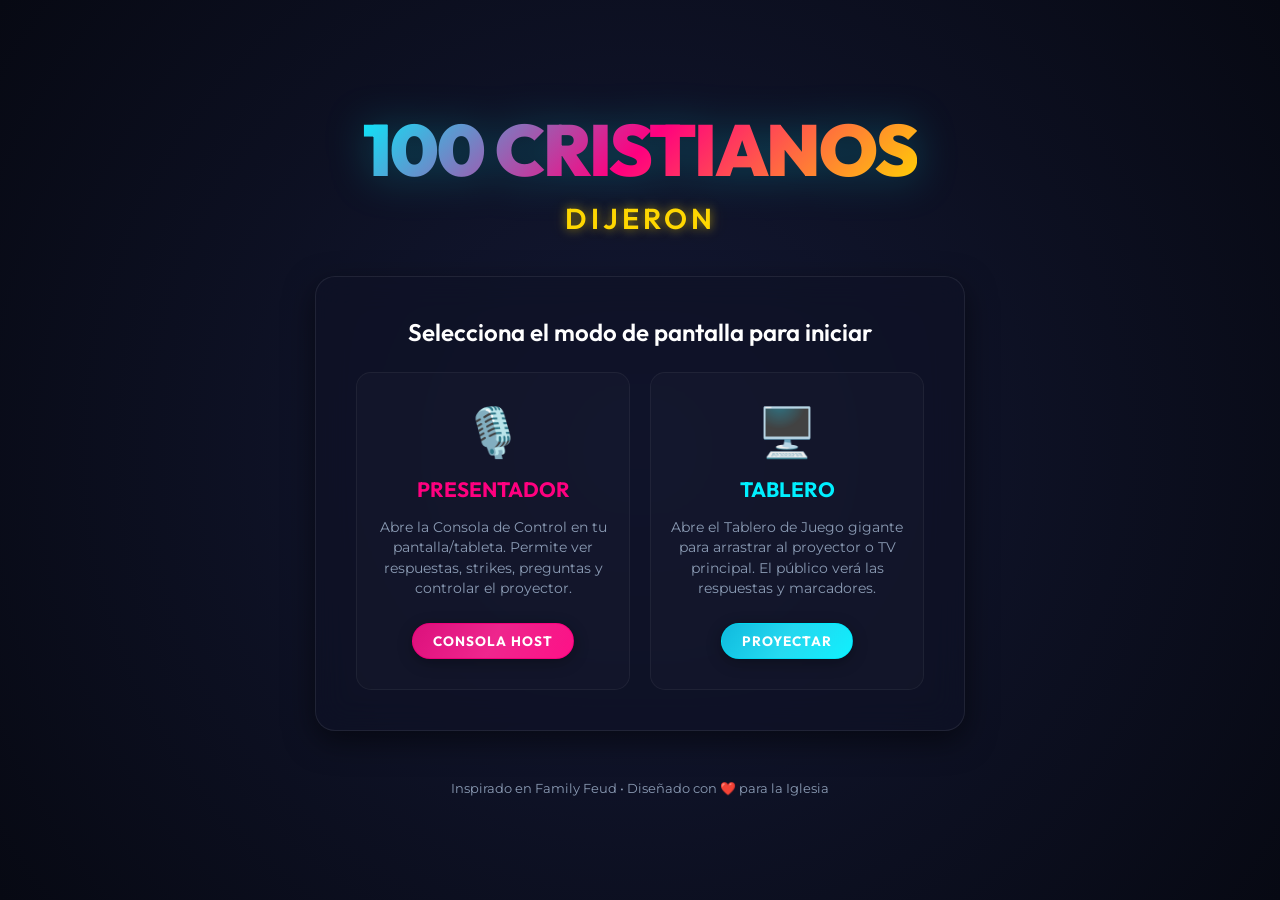
==== index.html @ ff637aef "Initial commit: Juego 100 Cristianos Dijeron con sincronizacion dual y audio Web Audio API" ====
<!DOCTYPE html>
<html lang="es">
<head>
  <meta charset="UTF-8">
  <meta name="viewport" content="width=device-width, initial-scale=1.0">
  <title>100 Cristianos Dijeron - Juego Familiar para Iglesias</title>
  <link rel="stylesheet" href="css/variables.css">
  <link rel="stylesheet" href="css/main.css">
  <style>
    .welcome-container {
      display: flex;
      flex-direction: column;
      align-items: center;
      justify-content: center;
      min-height: 100vh;
      padding: 20px;
      text-align: center;
    }

    .logo-glow {
      font-family: var(--font-display);
      font-weight: 900;
      font-size: clamp(2.5rem, 8vw, 4.5rem);
      text-transform: uppercase;
      letter-spacing: -2px;
      background: linear-gradient(135deg, var(--accent-cyan) 0%, var(--accent-magenta) 50%, var(--accent-gold) 100%);
      -webkit-background-clip: text;
      -webkit-text-fill-color: transparent;
      margin-bottom: 5px;
      filter: drop-shadow(0 2px 20px rgba(0,240,255,0.25));
      animation: pulse-glow 3s infinite alternate;
    }

    .sub-logo {
      font-family: var(--font-display);
      font-size: clamp(1rem, 3vw, 1.8rem);
      font-weight: 600;
      color: var(--accent-gold);
      text-transform: uppercase;
      letter-spacing: 4px;
      margin-bottom: 40px;
      text-shadow: var(--glow-gold);
    }

    .selection-box {
      width: 100%;
      max-width: 650px;
      padding: 40px;
      margin-bottom: 30px;
    }

    .selection-title {
      font-family: var(--font-display);
      font-size: 1.5rem;
      font-weight: 600;
      margin-bottom: 25px;
      color: var(--text-white);
    }

    .role-grid {
      display: grid;
      grid-template-columns: 1fr;
      gap: 20px;
    }

    @media (min-width: 600px) {
      .role-grid {
        grid-template-columns: 1fr 1fr;
      }
    }

    .role-card {
      padding: 30px 20px;
      background: rgba(255,255,255,0.02);
      border: 1px solid rgba(255,255,255,0.05);
      border-radius: 15px;
      cursor: pointer;
      transition: all var(--transition-medium);
      display: flex;
      flex-direction: column;
      align-items: center;
      gap: 15px;
    }

    .role-card:hover {
      background: rgba(255,255,255,0.05);
      transform: translateY(-5px);
    }

    .role-card.presenter:hover {
      border-color: var(--accent-magenta);
      box-shadow: 0 10px 25px rgba(255, 0, 127, 0.15);
    }

    .role-card.projector:hover {
      border-color: var(--accent-cyan);
      box-shadow: 0 10px 25px rgba(0, 240, 255, 0.15);
    }

    .role-icon {
      font-size: 3rem;
      transition: transform var(--transition-medium);
    }

    .role-card:hover .role-icon {
      transform: scale(1.15) rotate(5deg);
    }

    .role-name {
      font-family: var(--font-display);
      font-weight: 700;
      font-size: 1.3rem;
      text-transform: uppercase;
    }

    .role-desc {
      font-size: 0.9rem;
      color: var(--text-muted);
      line-height: 1.4;
    }

    .footer {
      font-size: 0.8rem;
      color: var(--text-muted);
      margin-top: 20px;
    }

    @keyframes pulse-glow {
      0% {
        filter: drop-shadow(0 2px 10px rgba(0,240,255,0.2));
      }
      100% {
        filter: drop-shadow(0 2px 30px rgba(255,0,127,0.4));
      }
    }
  </style>
</head>
<body>
  <div class="welcome-container">
    <h1 class="logo-glow">100 Cristianos</h1>
    <h2 class="sub-logo">Dijeron</h2>
    
    <div class="selection-box glass-panel">
      <h3 class="selection-title">Selecciona el modo de pantalla para iniciar</h3>
      
      <div class="role-grid">
        <!-- Tarjeta del Presentador -->
        <div class="role-card presenter" onclick="openRole('host.html')">
          <div class="role-icon">🎙️</div>
          <div class="role-name" style="color: var(--accent-magenta);">Presentador</div>
          <p class="role-desc">Abre la Consola de Control en tu pantalla/tableta. Permite ver respuestas, strikes, preguntas y controlar el proyector.</p>
          <button class="btn-premium btn-magenta" style="padding: 8px 20px; font-size: 0.85rem; margin-top: 10px;">Consola Host</button>
        </div>

        <!-- Tarjeta de Proyección -->
        <div class="role-card projector" onclick="openRole('board.html')">
          <div class="role-icon">🖥️</div>
          <div class="role-name" style="color: var(--accent-cyan);">Tablero</div>
          <p class="role-desc">Abre el Tablero de Juego gigante para arrastrar al proyector o TV principal. El público verá las respuestas y marcadores.</p>
          <button class="btn-premium btn-cyan" style="padding: 8px 20px; font-size: 0.85rem; margin-top: 10px;">Proyectar</button>
        </div>
      </div>
    </div>

    <p class="footer">Inspirado en Family Feud • Diseñado con ❤️ para la Iglesia</p>
  </div>

  <script src="js/audio.js"></script>
  <script>
    // Inicializar el contexto de sonido en la interacción del usuario
    document.addEventListener('click', () => {
      if (window.sounds) {
        window.sounds.init();
      }
    });

    function openRole(url) {
      if (window.sounds) {
        window.sounds.playCorrect();
      }
      setTimeout(() => {
        window.location.href = url;
      }, 300);
    }
  </script>
</body>
</html>
---- css/variables.css ----
/* SISTEMA DE DISEÑO - VARIABLES DE CSS */
@import url('https://fonts.googleapis.com/css2?family=Montserrat:wght@400;600;800&family=Outfit:wght@300;400;600;800;900&display=swap');

:root {
  /* Paleta de Colores de Fondo */
  --bg-deep: #070913;
  --bg-surface: #0f1225;
  --bg-card: #171c35;
  --bg-glass: rgba(15, 18, 37, 0.7);
  --border-glass: rgba(255, 255, 255, 0.08);

  /* Acentos de Neón y Luces */
  --accent-gold: #ffd700;
  --accent-cyan: #00f0ff;
  --accent-magenta: #ff007f;
  --accent-red: #ff3344;
  --accent-green: #39ff14;
  --text-white: #ffffff;
  --text-muted: #8b9bb4;

  /* Sombras y Resplandores (Neon Glows) */
  --glow-cyan: 0 0 10px rgba(0, 240, 255, 0.5), 0 0 20px rgba(0, 240, 255, 0.2);
  --glow-gold: 0 0 10px rgba(255, 215, 0, 0.5), 0 0 20px rgba(255, 215, 0, 0.2);
  --glow-magenta: 0 0 10px rgba(255, 0, 127, 0.5), 0 0 20px rgba(255, 0, 127, 0.2);
  --glow-red: 0 0 10px rgba(255, 51, 68, 0.6), 0 0 25px rgba(255, 51, 68, 0.3);
  --glow-green: 0 0 10px rgba(57, 255, 20, 0.6), 0 0 20px rgba(57, 255, 20, 0.2);
  --shadow-card: 0 10px 30px rgba(0, 0, 0, 0.5);

  /* Fuentes del Sistema */
  --font-display: 'Outfit', sans-serif;
  --font-body: 'Montserrat', sans-serif;

  /* Transiciones Suaves */
  --transition-fast: 0.2s ease;
  --transition-medium: 0.4s cubic-bezier(0.175, 0.885, 0.32, 1.275);
  --transition-slow: 0.6s cubic-bezier(0.4, 0, 0.2, 1);
}

* {
  box-sizing: border-box;
  margin: 0;
  padding: 0;
}

body {
  background-color: var(--bg-deep);
  color: var(--text-white);
  font-family: var(--font-body);
  overflow-x: hidden;
  min-height: 100vh;
}
---- css/main.css ----
/* ESTILOS COMUNES Y COMPONENTES REUTILIZABLES */

body {
  background: radial-gradient(circle at center, #141935 0%, var(--bg-deep) 100%);
  background-attachment: fixed;
  display: flex;
  flex-direction: column;
}

/* Efecto Vidrio (Glassmorphism) */
.glass-panel {
  background: var(--bg-glass);
  backdrop-filter: blur(16px);
  -webkit-backdrop-filter: blur(16px);
  border: 1px solid var(--border-glass);
  border-radius: 20px;
  box-shadow: var(--shadow-card);
}

/* Botón Premium Brillante */
.btn-premium {
  font-family: var(--font-display);
  font-weight: 700;
  font-size: 1.1rem;
  letter-spacing: 1px;
  text-transform: uppercase;
  padding: 12px 30px;
  border-radius: 30px;
  border: none;
  cursor: pointer;
  color: #fff;
  transition: all var(--transition-fast);
  display: inline-flex;
  align-items: center;
  justify-content: center;
  gap: 10px;
  box-shadow: 0 4px 15px rgba(0,0,0,0.3);
  position: relative;
  overflow: hidden;
}

.btn-premium::after {
  content: '';
  position: absolute;
  top: 0;
  left: -50%;
  width: 200%;
  height: 100%;
  background: linear-gradient(to right, transparent, rgba(255,255,255,0.15), transparent);
  transform: skewX(-25deg);
  transition: 0.75s;
  pointer-events: none;
}

.btn-premium:hover::after {
  left: 120%;
}

.btn-cyan {
  background: linear-gradient(135deg, #00b4db, #00f0ff);
  border: 1px solid rgba(0, 240, 255, 0.4);
}
.btn-cyan:hover {
  box-shadow: var(--glow-cyan);
  transform: translateY(-2px);
}

.btn-magenta {
  background: linear-gradient(135deg, #d80073, var(--accent-magenta));
  border: 1px solid rgba(255, 0, 127, 0.4);
}
.btn-magenta:hover {
  box-shadow: var(--glow-magenta);
  transform: translateY(-2px);
}

.btn-gold {
  background: linear-gradient(135deg, #d4af37, var(--accent-gold));
  border: 1px solid rgba(255, 215, 0, 0.4);
  color: #000;
}
.btn-gold:hover {
  box-shadow: var(--glow-gold);
  transform: translateY(-2px);
}

.btn-red {
  background: linear-gradient(135deg, #d32f2f, var(--accent-red));
  border: 1px solid rgba(255, 51, 68, 0.4);
}
.btn-red:hover {
  box-shadow: var(--glow-red);
  transform: translateY(-2px);
}
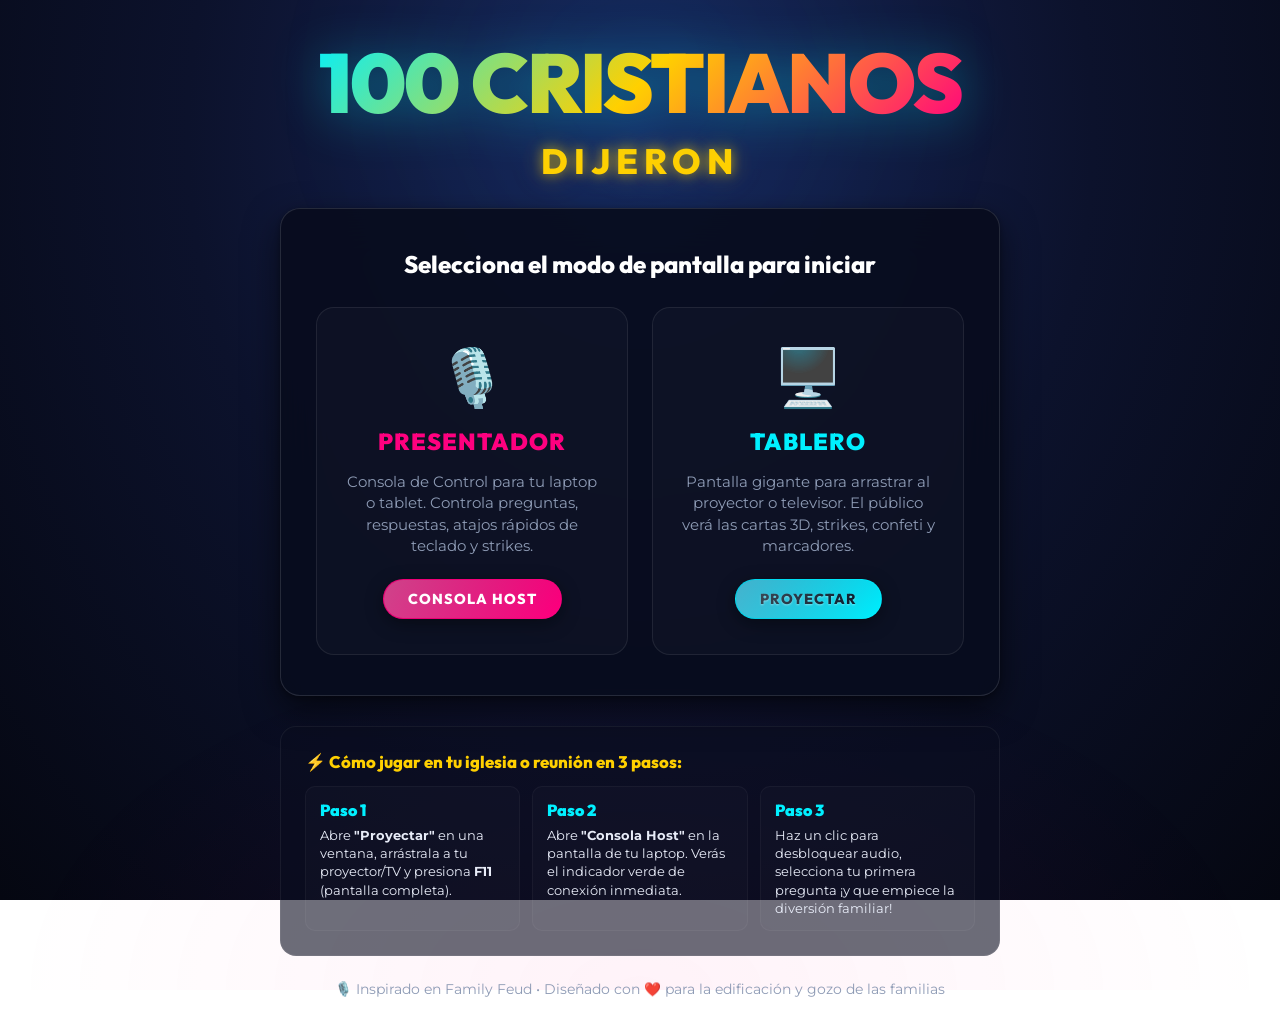
==== commit f739178c: "feat: optimizaciones visuales de estudio TV, atajos de teclado, confeti y mejoras de audio" ====
--- a/index.html
+++ b/index.html
@@ -3,7 +3,7 @@
 <head>
   <meta charset="UTF-8">
   <meta name="viewport" content="width=device-width, initial-scale=1.0">
-  <title>100 Cristianos Dijeron - Juego Familiar para Iglesias</title>
+  <title>100 Cristianos Dijeron 🎙️ - Juego Familiar para Iglesias</title>
   <link rel="stylesheet" href="css/variables.css">
   <link rel="stylesheet" href="css/main.css">
   <style>
@@ -13,134 +13,196 @@
       align-items: center;
       justify-content: center;
       min-height: 100vh;
-      padding: 20px;
+      padding: 30px 20px;
       text-align: center;
+      position: relative;
+      z-index: 2;
+    }
+
+    .title-area {
+      margin-bottom: 25px;
     }
 
     .logo-glow {
       font-family: var(--font-display);
-      font-weight: 900;
-      font-size: clamp(2.5rem, 8vw, 4.5rem);
+      font-weight: 950;
+      font-size: clamp(2.8rem, 9vw, 5.2rem);
       text-transform: uppercase;
       letter-spacing: -2px;
-      background: linear-gradient(135deg, var(--accent-cyan) 0%, var(--accent-magenta) 50%, var(--accent-gold) 100%);
+      background: linear-gradient(135deg, #00f0ff 0%, #ffd000 50%, #ff007f 100%);
       -webkit-background-clip: text;
       -webkit-text-fill-color: transparent;
-      margin-bottom: 5px;
-      filter: drop-shadow(0 2px 20px rgba(0,240,255,0.25));
-      animation: pulse-glow 3s infinite alternate;
+      margin-bottom: 4px;
+      filter: drop-shadow(0 4px 25px rgba(0, 240, 255, 0.35));
+      animation: pulse-glow 3.5s infinite alternate;
     }
 
     .sub-logo {
       font-family: var(--font-display);
-      font-size: clamp(1rem, 3vw, 1.8rem);
-      font-weight: 600;
+      font-size: clamp(1.2rem, 3.5vw, 2.2rem);
+      font-weight: 800;
       color: var(--accent-gold);
       text-transform: uppercase;
-      letter-spacing: 4px;
-      margin-bottom: 40px;
+      letter-spacing: 6px;
       text-shadow: var(--glow-gold);
     }
 
     .selection-box {
       width: 100%;
-      max-width: 650px;
-      padding: 40px;
+      max-width: 720px;
+      padding: 40px 35px;
       margin-bottom: 30px;
     }
 
     .selection-title {
       font-family: var(--font-display);
       font-size: 1.5rem;
-      font-weight: 600;
-      margin-bottom: 25px;
-      color: var(--text-white);
+      font-weight: 800;
+      margin-bottom: 28px;
+      color: #fff;
     }
 
     .role-grid {
       display: grid;
       grid-template-columns: 1fr;
-      gap: 20px;
-    }
-
-    @media (min-width: 600px) {
+      gap: 24px;
+    }
+
+    @media (min-width: 640px) {
       .role-grid {
         grid-template-columns: 1fr 1fr;
       }
     }
 
     .role-card {
-      padding: 30px 20px;
-      background: rgba(255,255,255,0.02);
-      border: 1px solid rgba(255,255,255,0.05);
-      border-radius: 15px;
+      padding: 35px 24px;
+      background: rgba(255, 255, 255, 0.025);
+      border: 1.5px solid rgba(255, 255, 255, 0.08);
+      border-radius: 18px;
       cursor: pointer;
       transition: all var(--transition-medium);
       display: flex;
       flex-direction: column;
       align-items: center;
-      gap: 15px;
+      gap: 16px;
+      position: relative;
+      overflow: hidden;
     }
 
     .role-card:hover {
-      background: rgba(255,255,255,0.05);
-      transform: translateY(-5px);
+      background: rgba(255, 255, 255, 0.06);
+      transform: translateY(-6px);
     }
 
     .role-card.presenter:hover {
       border-color: var(--accent-magenta);
-      box-shadow: 0 10px 25px rgba(255, 0, 127, 0.15);
+      box-shadow: 0 14px 35px rgba(255, 0, 127, 0.25), var(--shadow-card);
     }
 
     .role-card.projector:hover {
       border-color: var(--accent-cyan);
-      box-shadow: 0 10px 25px rgba(0, 240, 255, 0.15);
+      box-shadow: 0 14px 35px rgba(0, 240, 255, 0.25), var(--shadow-card);
     }
 
     .role-icon {
-      font-size: 3rem;
+      font-size: 3.5rem;
       transition: transform var(--transition-medium);
     }
 
     .role-card:hover .role-icon {
-      transform: scale(1.15) rotate(5deg);
+      transform: scale(1.18) rotate(4deg);
     }
 
     .role-name {
       font-family: var(--font-display);
-      font-weight: 700;
-      font-size: 1.3rem;
+      font-weight: 900;
+      font-size: 1.45rem;
       text-transform: uppercase;
+      letter-spacing: 1px;
     }
 
     .role-desc {
-      font-size: 0.9rem;
+      font-size: 0.92rem;
       color: var(--text-muted);
+      line-height: 1.45;
+    }
+
+    /* Guía rápida de 3 pasos */
+    .quick-guide-box {
+      width: 100%;
+      max-width: 720px;
+      padding: 24px;
+      background: rgba(10, 14, 32, 0.6);
+      border: 1px solid rgba(255, 255, 255, 0.06);
+      border-radius: 16px;
+      margin-bottom: 25px;
+      text-align: left;
+    }
+
+    .guide-title {
+      font-family: var(--font-display);
+      font-weight: 800;
+      font-size: 1.05rem;
+      color: var(--accent-gold);
+      margin-bottom: 14px;
+      display: flex;
+      align-items: center;
+      gap: 8px;
+    }
+
+    .guide-steps {
+      display: grid;
+      grid-template-columns: 1fr;
+      gap: 12px;
+    }
+
+    @media (min-width: 600px) {
+      .guide-steps {
+        grid-template-columns: 1fr 1fr 1fr;
+      }
+    }
+
+    .step-card {
+      background: rgba(255, 255, 255, 0.02);
+      padding: 12px 14px;
+      border-radius: 10px;
+      border: 1px solid rgba(255, 255, 255, 0.04);
+      font-size: 0.82rem;
+      color: var(--text-bright);
       line-height: 1.4;
     }
 
+    .step-num {
+      font-family: var(--font-display);
+      font-weight: 900;
+      color: var(--accent-cyan);
+      font-size: 1rem;
+      margin-bottom: 4px;
+    }
+
     .footer {
-      font-size: 0.8rem;
+      font-size: 0.85rem;
       color: var(--text-muted);
-      margin-top: 20px;
     }
 
     @keyframes pulse-glow {
       0% {
-        filter: drop-shadow(0 2px 10px rgba(0,240,255,0.2));
+        filter: drop-shadow(0 4px 15px rgba(0, 240, 255, 0.3));
       }
       100% {
-        filter: drop-shadow(0 2px 30px rgba(255,0,127,0.4));
+        filter: drop-shadow(0 4px 35px rgba(255, 0, 127, 0.5));
       }
     }
   </style>
 </head>
 <body>
   <div class="welcome-container">
-    <h1 class="logo-glow">100 Cristianos</h1>
-    <h2 class="sub-logo">Dijeron</h2>
+    <div class="title-area">
+      <h1 class="logo-glow">100 Cristianos</h1>
+      <h2 class="sub-logo">Dijeron</h2>
+    </div>
     
-    <div class="selection-box glass-panel">
+    <div class="selection-box glass-panel-heavy">
       <h3 class="selection-title">Selecciona el modo de pantalla para iniciar</h3>
       
       <div class="role-grid">
@@ -148,31 +210,49 @@
         <div class="role-card presenter" onclick="openRole('host.html')">
           <div class="role-icon">🎙️</div>
           <div class="role-name" style="color: var(--accent-magenta);">Presentador</div>
-          <p class="role-desc">Abre la Consola de Control en tu pantalla/tableta. Permite ver respuestas, strikes, preguntas y controlar el proyector.</p>
-          <button class="btn-premium btn-magenta" style="padding: 8px 20px; font-size: 0.85rem; margin-top: 10px;">Consola Host</button>
+          <p class="role-desc">Consola de Control para tu laptop o tablet. Controla preguntas, respuestas, atajos rápidos de teclado y strikes.</p>
+          <button class="btn-premium btn-magenta" style="padding: 10px 24px; font-size: 0.9rem; margin-top: 6px;">Consola Host</button>
         </div>
 
         <!-- Tarjeta de Proyección -->
         <div class="role-card projector" onclick="openRole('board.html')">
           <div class="role-icon">🖥️</div>
           <div class="role-name" style="color: var(--accent-cyan);">Tablero</div>
-          <p class="role-desc">Abre el Tablero de Juego gigante para arrastrar al proyector o TV principal. El público verá las respuestas y marcadores.</p>
-          <button class="btn-premium btn-cyan" style="padding: 8px 20px; font-size: 0.85rem; margin-top: 10px;">Proyectar</button>
+          <p class="role-desc">Pantalla gigante para arrastrar al proyector o televisor. El público verá las cartas 3D, strikes, confeti y marcadores.</p>
+          <button class="btn-premium btn-cyan" style="padding: 10px 24px; font-size: 0.9rem; margin-top: 6px;">Proyectar</button>
         </div>
       </div>
     </div>
 
-    <p class="footer">Inspirado en Family Feud • Diseñado con ❤️ para la Iglesia</p>
+    <!-- Guía de 3 pasos -->
+    <div class="quick-guide-box">
+      <div class="guide-title">⚡ Cómo jugar en tu iglesia o reunión en 3 pasos:</div>
+      <div class="guide-steps">
+        <div class="step-card">
+          <div class="step-num">Paso 1</div>
+          Abre <strong>"Proyectar"</strong> en una ventana, arrástrala a tu proyector/TV y presiona <strong>F11</strong> (pantalla completa).
+        </div>
+        <div class="step-card">
+          <div class="step-num">Paso 2</div>
+          Abre <strong>"Consola Host"</strong> en la pantalla de tu laptop. Verás el indicador verde de conexión inmediata.
+        </div>
+        <div class="step-card">
+          <div class="step-num">Paso 3</div>
+          Haz un clic para desbloquear audio, selecciona tu primera pregunta ¡y que empiece la diversión familiar!
+        </div>
+      </div>
+    </div>
+
+    <p class="footer">🎙️ Inspirado en Family Feud • Diseñado con ❤️ para la edificación y gozo de las familias</p>
   </div>
 
   <script src="js/audio.js"></script>
   <script>
-    // Inicializar el contexto de sonido en la interacción del usuario
     document.addEventListener('click', () => {
       if (window.sounds) {
         window.sounds.init();
       }
-    });
+    }, { once: true });
 
     function openRole(url) {
       if (window.sounds) {
@@ -180,7 +260,7 @@
       }
       setTimeout(() => {
         window.location.href = url;
-      }, 300);
+      }, 260);
     }
   </script>
 </body>
--- a/css/variables.css
+++ b/css/variables.css
@@ -1,39 +1,67 @@
 /* SISTEMA DE DISEÑO - VARIABLES DE CSS */
-@import url('https://fonts.googleapis.com/css2?family=Montserrat:wght@400;600;800&family=Outfit:wght@300;400;600;800;900&display=swap');
+@import url('https://fonts.googleapis.com/css2?family=Montserrat:wght@400;500;600;700;800&family=Outfit:wght@300;400;500;600;700;800;900&display=swap');
 
 :root {
-  /* Paleta de Colores de Fondo */
-  --bg-deep: #070913;
-  --bg-surface: #0f1225;
-  --bg-card: #171c35;
-  --bg-glass: rgba(15, 18, 37, 0.7);
-  --border-glass: rgba(255, 255, 255, 0.08);
+  /* Paleta de Colores de Escenario de TV */
+  --bg-deep: #050711;
+  --bg-stage: #090d20;
+  --bg-surface: #0e142e;
+  --bg-card: #141b3c;
+  --bg-card-hover: #1b244e;
+  --bg-glass: rgba(14, 20, 46, 0.78);
+  --bg-glass-heavy: rgba(8, 12, 30, 0.92);
+  --border-glass: rgba(255, 255, 255, 0.1);
+  --border-glow: rgba(0, 240, 255, 0.25);
 
-  /* Acentos de Neón y Luces */
-  --accent-gold: #ffd700;
+  /* Acentos de Neón y Luces de Show */
+  --accent-gold: #ffd000;
+  --accent-gold-light: #fff066;
+  --accent-gold-dark: #b38f00;
   --accent-cyan: #00f0ff;
+  --accent-cyan-light: #70f7ff;
+  --accent-cyan-dark: #0099aa;
   --accent-magenta: #ff007f;
-  --accent-red: #ff3344;
-  --accent-green: #39ff14;
+  --accent-magenta-light: #ff66b3;
+  --accent-red: #ff2a4b;
+  --accent-red-glow: #ff4767;
+  --accent-green: #25f458;
+  --accent-blue: #1e6fff;
+
   --text-white: #ffffff;
-  --text-muted: #8b9bb4;
+  --text-bright: #e8ecf8;
+  --text-muted: #8e9bb5;
+  --text-dim: #5c6882;
 
-  /* Sombras y Resplandores (Neon Glows) */
-  --glow-cyan: 0 0 10px rgba(0, 240, 255, 0.5), 0 0 20px rgba(0, 240, 255, 0.2);
-  --glow-gold: 0 0 10px rgba(255, 215, 0, 0.5), 0 0 20px rgba(255, 215, 0, 0.2);
-  --glow-magenta: 0 0 10px rgba(255, 0, 127, 0.5), 0 0 20px rgba(255, 0, 127, 0.2);
-  --glow-red: 0 0 10px rgba(255, 51, 68, 0.6), 0 0 25px rgba(255, 51, 68, 0.3);
-  --glow-green: 0 0 10px rgba(57, 255, 20, 0.6), 0 0 20px rgba(57, 255, 20, 0.2);
-  --shadow-card: 0 10px 30px rgba(0, 0, 0, 0.5);
+  /* Resplandores Neón de Escenario (Studio Glows) */
+  --glow-cyan: 0 0 12px rgba(0, 240, 255, 0.6), 0 0 25px rgba(0, 240, 255, 0.3), 0 0 45px rgba(0, 240, 255, 0.15);
+  --glow-gold: 0 0 12px rgba(255, 208, 0, 0.6), 0 0 25px rgba(255, 208, 0, 0.3), 0 0 45px rgba(255, 208, 0, 0.15);
+  --glow-magenta: 0 0 12px rgba(255, 0, 127, 0.6), 0 0 25px rgba(255, 0, 127, 0.3), 0 0 45px rgba(255, 0, 127, 0.15);
+  --glow-red: 0 0 15px rgba(255, 42, 75, 0.7), 0 0 35px rgba(255, 42, 75, 0.4), 0 0 60px rgba(255, 42, 75, 0.2);
+  --glow-green: 0 0 12px rgba(37, 244, 88, 0.6), 0 0 25px rgba(37, 244, 88, 0.3);
+  --glow-stage: 0 0 80px rgba(0, 110, 255, 0.12);
+
+  /* Sombras y Profundidad */
+  --shadow-card: 0 14px 35px rgba(0, 0, 0, 0.55), 0 2px 6px rgba(0, 0, 0, 0.3);
+  --shadow-bezel: inset 0 2px 3px rgba(255, 255, 255, 0.25), inset 0 -3px 5px rgba(0, 0, 0, 0.7);
+  --shadow-bezel-gold: inset 0 2px 4px rgba(255, 255, 255, 0.6), inset 0 -3px 6px rgba(100, 70, 0, 0.8);
+  --shadow-inset-led: inset 0 0 18px rgba(0, 0, 0, 0.9);
+
+  /* Gradientes de Escena */
+  --grad-gold: linear-gradient(135deg, #fff380 0%, #ffd000 50%, #c99300 100%);
+  --grad-gold-metallic: linear-gradient(180deg, #ffe279 0%, #e5a700 45%, #946c00 50%, #fbd550 100%);
+  --grad-blue-card: linear-gradient(180deg, #18224b 0%, #0d132d 100%);
+  --grad-blue-back: linear-gradient(180deg, #122452 0%, #081029 100%);
+  --grad-stage: radial-gradient(ellipse at 50% 15%, #18265a 0%, #0c122c 50%, #050711 100%);
 
   /* Fuentes del Sistema */
   --font-display: 'Outfit', sans-serif;
   --font-body: 'Montserrat', sans-serif;
 
-  /* Transiciones Suaves */
-  --transition-fast: 0.2s ease;
-  --transition-medium: 0.4s cubic-bezier(0.175, 0.885, 0.32, 1.275);
-  --transition-slow: 0.6s cubic-bezier(0.4, 0, 0.2, 1);
+  /* Transiciones y Curvas Elásticas de TV Show */
+  --transition-fast: 0.18s cubic-bezier(0.4, 0, 0.2, 1);
+  --transition-medium: 0.35s cubic-bezier(0.2, 0.8, 0.25, 1);
+  --transition-bounce: 0.55s cubic-bezier(0.175, 0.885, 0.32, 1.275);
+  --transition-slow: 0.7s cubic-bezier(0.4, 0, 0.2, 1);
 }
 
 * {
@@ -48,4 +76,22 @@
   font-family: var(--font-body);
   overflow-x: hidden;
   min-height: 100vh;
+  -webkit-font-smoothing: antialiased;
+  -moz-osx-font-smoothing: grayscale;
 }
+
+/* Scrollbar estilizada */
+::-webkit-scrollbar {
+  width: 8px;
+  height: 8px;
+}
+::-webkit-scrollbar-track {
+  background: rgba(5, 7, 17, 0.8);
+}
+::-webkit-scrollbar-thumb {
+  background: rgba(0, 240, 255, 0.2);
+  border-radius: 4px;
+}
+::-webkit-scrollbar-thumb:hover {
+  background: rgba(0, 240, 255, 0.4);
+}
--- a/css/main.css
+++ b/css/main.css
@@ -1,30 +1,83 @@
-/* ESTILOS COMUNES Y COMPONENTES REUTILIZABLES */
-
+/* ESTILOS COMUNES Y COMPONENTES REUTILIZABLES - ESCENARIO DE TV */
 body {
-  background: radial-gradient(circle at center, #141935 0%, var(--bg-deep) 100%);
+  background: var(--grad-stage);
   background-attachment: fixed;
   display: flex;
   flex-direction: column;
-}
-
-/* Efecto Vidrio (Glassmorphism) */
+  position: relative;
+  min-height: 100vh;
+}
+
+/* Efecto de Focos de Escenario en el Fondo (Spotlights) */
+body::before {
+  content: '';
+  position: fixed;
+  top: -20vh;
+  left: 20%;
+  width: 60vw;
+  height: 60vh;
+  background: radial-gradient(circle, rgba(0, 150, 255, 0.08) 0%, transparent 70%);
+  pointer-events: none;
+  z-index: 0;
+  filter: blur(50px);
+}
+
+body::after {
+  content: '';
+  position: fixed;
+  bottom: -10vh;
+  left: 0;
+  width: 100vw;
+  height: 40vh;
+  background: radial-gradient(ellipse at bottom, rgba(255, 0, 127, 0.05) 0%, transparent 70%);
+  pointer-events: none;
+  z-index: 0;
+}
+
+/* Efecto Vidrio Premium (Glassmorphism de TV) */
 .glass-panel {
   background: var(--bg-glass);
-  backdrop-filter: blur(16px);
-  -webkit-backdrop-filter: blur(16px);
+  backdrop-filter: blur(20px);
+  -webkit-backdrop-filter: blur(20px);
   border: 1px solid var(--border-glass);
   border-radius: 20px;
   box-shadow: var(--shadow-card);
-}
-
-/* Botón Premium Brillante */
+  position: relative;
+}
+
+.glass-panel-heavy {
+  background: var(--bg-glass-heavy);
+  backdrop-filter: blur(24px);
+  -webkit-backdrop-filter: blur(24px);
+  border: 1px solid rgba(255, 255, 255, 0.12);
+  border-radius: 20px;
+  box-shadow: var(--shadow-card);
+}
+
+/* Marco Luminoso Neón (Marquee Border) */
+.neon-border-gold {
+  border: 2px solid var(--accent-gold);
+  box-shadow: var(--glow-gold);
+}
+
+.neon-border-cyan {
+  border: 2px solid var(--accent-cyan);
+  box-shadow: var(--glow-cyan);
+}
+
+.neon-border-magenta {
+  border: 2px solid var(--accent-magenta);
+  box-shadow: var(--glow-magenta);
+}
+
+/* Botón Premium Brillante de Escenario */
 .btn-premium {
   font-family: var(--font-display);
-  font-weight: 700;
-  font-size: 1.1rem;
+  font-weight: 800;
+  font-size: 1rem;
   letter-spacing: 1px;
   text-transform: uppercase;
-  padding: 12px 30px;
+  padding: 12px 28px;
   border-radius: 30px;
   border: none;
   cursor: pointer;
@@ -34,40 +87,49 @@
   align-items: center;
   justify-content: center;
   gap: 10px;
-  box-shadow: 0 4px 15px rgba(0,0,0,0.3);
+  box-shadow: 0 5px 18px rgba(0, 0, 0, 0.4);
   position: relative;
   overflow: hidden;
+  user-select: none;
 }
 
 .btn-premium::after {
   content: '';
   position: absolute;
   top: 0;
-  left: -50%;
+  left: -100%;
   width: 200%;
   height: 100%;
-  background: linear-gradient(to right, transparent, rgba(255,255,255,0.15), transparent);
+  background: linear-gradient(90deg, transparent, rgba(255, 255, 255, 0.25), transparent);
   transform: skewX(-25deg);
-  transition: 0.75s;
+  transition: 0.6s ease;
   pointer-events: none;
 }
 
 .btn-premium:hover::after {
-  left: 120%;
+  left: 100%;
+}
+
+.btn-premium:active {
+  transform: scale(0.97);
 }
 
 .btn-cyan {
-  background: linear-gradient(135deg, #00b4db, #00f0ff);
-  border: 1px solid rgba(0, 240, 255, 0.4);
+  background: linear-gradient(135deg, #0096bb 0%, #00f0ff 100%);
+  border: 1px solid rgba(0, 240, 255, 0.6);
+  color: #031526;
+  text-shadow: 0 1px 2px rgba(255, 255, 255, 0.4);
 }
 .btn-cyan:hover {
   box-shadow: var(--glow-cyan);
   transform: translateY(-2px);
+  color: #000;
 }
 
 .btn-magenta {
-  background: linear-gradient(135deg, #d80073, var(--accent-magenta));
-  border: 1px solid rgba(255, 0, 127, 0.4);
+  background: linear-gradient(135deg, #bd0060 0%, var(--accent-magenta) 100%);
+  border: 1px solid rgba(255, 0, 127, 0.6);
+  color: #fff;
 }
 .btn-magenta:hover {
   box-shadow: var(--glow-magenta);
@@ -75,9 +137,11 @@
 }
 
 .btn-gold {
-  background: linear-gradient(135deg, #d4af37, var(--accent-gold));
-  border: 1px solid rgba(255, 215, 0, 0.4);
-  color: #000;
+  background: var(--grad-gold-metallic);
+  border: 1px solid rgba(255, 220, 100, 0.8);
+  color: #1a1200;
+  font-weight: 900;
+  text-shadow: 0 1px 1px rgba(255, 255, 255, 0.6);
 }
 .btn-gold:hover {
   box-shadow: var(--glow-gold);
@@ -85,12 +149,63 @@
 }
 
 .btn-red {
-  background: linear-gradient(135deg, #d32f2f, var(--accent-red));
-  border: 1px solid rgba(255, 51, 68, 0.4);
+  background: linear-gradient(135deg, #b3162d 0%, var(--accent-red) 100%);
+  border: 1px solid rgba(255, 42, 75, 0.6);
+  color: #fff;
 }
 .btn-red:hover {
   box-shadow: var(--glow-red);
   transform: translateY(-2px);
 }
 
-
+.btn-green {
+  background: linear-gradient(135deg, #139c35 0%, var(--accent-green) 100%);
+  border: 1px solid rgba(37, 244, 88, 0.6);
+  color: #03240d;
+}
+.btn-green:hover {
+  box-shadow: var(--glow-green);
+  transform: translateY(-2px);
+}
+
+/* Badge de Estado */
+.status-pill {
+  display: inline-flex;
+  align-items: center;
+  gap: 8px;
+  font-family: var(--font-display);
+  font-weight: 700;
+  font-size: 0.8rem;
+  padding: 6px 14px;
+  border-radius: 20px;
+  text-transform: uppercase;
+  letter-spacing: 0.5px;
+}
+
+/* Tooltip / Hotkey Tag */
+.hotkey-badge {
+  display: inline-block;
+  background: rgba(255, 255, 255, 0.12);
+  border: 1px solid rgba(255, 255, 255, 0.25);
+  border-radius: 4px;
+  padding: 1px 6px;
+  font-family: var(--font-display);
+  font-size: 0.72rem;
+  font-weight: 800;
+  color: #ffd000;
+  margin-left: 6px;
+  box-shadow: 0 2px 4px rgba(0, 0, 0, 0.4);
+}
+
+/* Canvas Confeti */
+#confetti-canvas {
+  position: fixed;
+  top: 0;
+  left: 0;
+  width: 100vw;
+  height: 100vh;
+  pointer-events: none;
+  z-index: 999;
+}
+
+
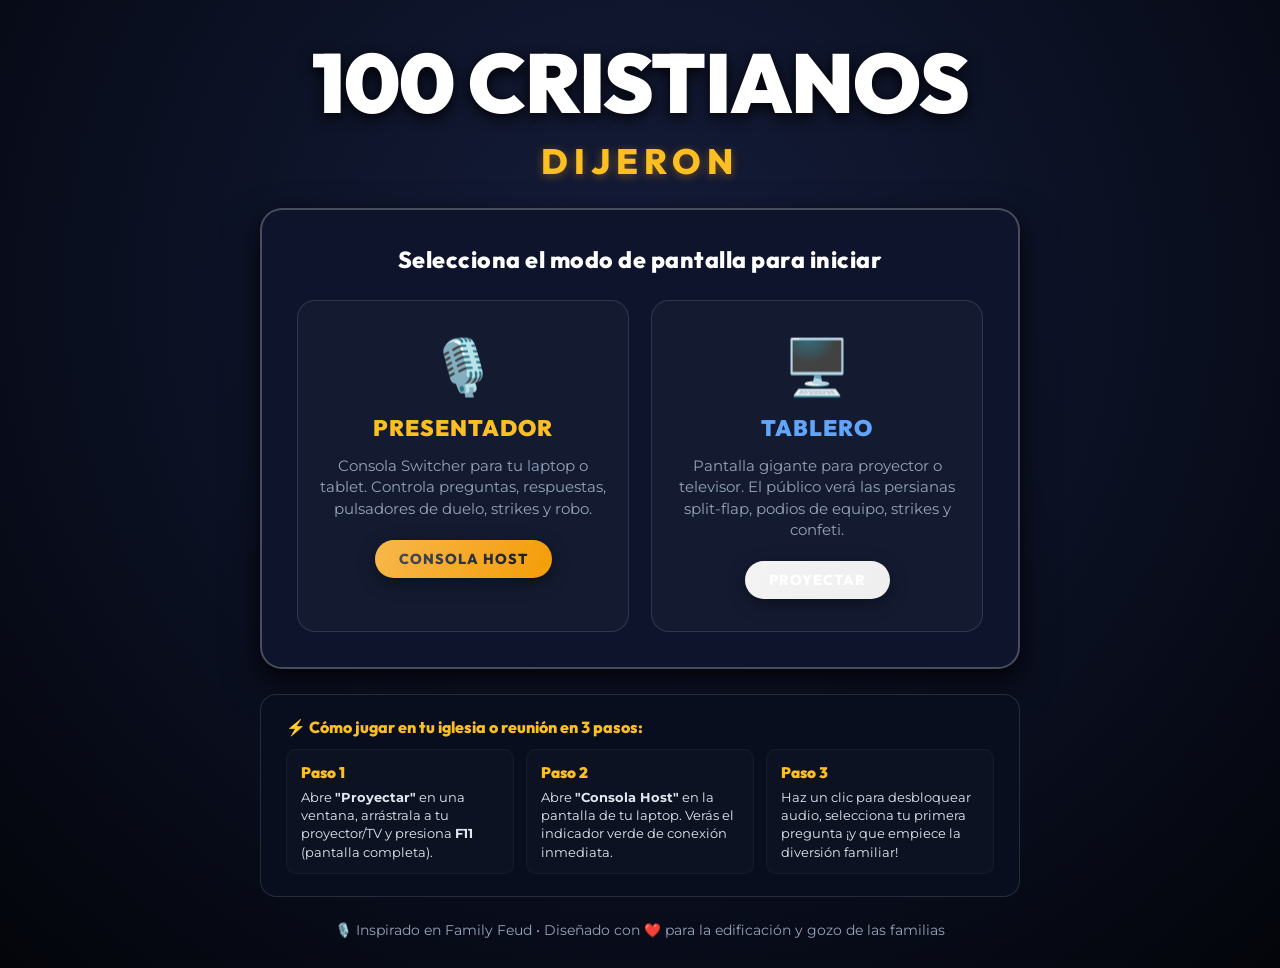
==== commit 896827db: "Refactor: Suite Broadcast TV - Reglas oficiales de concurso, persianas split-flap y consola switcher" ====
--- a/index.html
+++ b/index.html
@@ -17,55 +17,58 @@
       text-align: center;
       position: relative;
       z-index: 2;
+      background: radial-gradient(circle at 50% 30%, #151d3b 0%, #080c1a 70%, #03050a 100%);
     }
 
     .title-area {
       margin-bottom: 25px;
     }
 
-    .logo-glow {
-      font-family: var(--font-display);
-      font-weight: 950;
-      font-size: clamp(2.8rem, 9vw, 5.2rem);
+    .logo-broadcast {
+      font-family: var(--font-display);
+      font-weight: 900;
+      font-size: clamp(2.8rem, 8vw, 5.2rem);
       text-transform: uppercase;
-      letter-spacing: -2px;
-      background: linear-gradient(135deg, #00f0ff 0%, #ffd000 50%, #ff007f 100%);
-      -webkit-background-clip: text;
-      -webkit-text-fill-color: transparent;
+      letter-spacing: -1px;
+      color: #ffffff;
+      text-shadow: 0 4px 14px rgba(0, 0, 0, 0.9);
       margin-bottom: 4px;
-      filter: drop-shadow(0 4px 25px rgba(0, 240, 255, 0.35));
-      animation: pulse-glow 3.5s infinite alternate;
     }
 
     .sub-logo {
       font-family: var(--font-display);
       font-size: clamp(1.2rem, 3.5vw, 2.2rem);
       font-weight: 800;
-      color: var(--accent-gold);
+      color: var(--gold-bright);
       text-transform: uppercase;
       letter-spacing: 6px;
-      text-shadow: var(--glow-gold);
+      text-shadow: 0 2px 10px rgba(245, 158, 11, 0.4);
     }
 
     .selection-box {
       width: 100%;
-      max-width: 720px;
-      padding: 40px 35px;
-      margin-bottom: 30px;
+      max-width: 760px;
+      padding: 35px;
+      margin-bottom: 25px;
+      background: #0d142b;
+      border: 2px solid var(--border-stage-metallic);
+      border-radius: 22px;
+      box-shadow: var(--shadow-stage-card);
     }
 
     .selection-title {
       font-family: var(--font-display);
-      font-size: 1.5rem;
+      font-size: 1.45rem;
       font-weight: 800;
-      margin-bottom: 28px;
+      margin-bottom: 26px;
       color: #fff;
+      letter-spacing: 0.5px;
     }
 
     .role-grid {
       display: grid;
       grid-template-columns: 1fr;
-      gap: 24px;
+      gap: 22px;
     }
 
     @media (min-width: 640px) {
@@ -75,48 +78,47 @@
     }
 
     .role-card {
-      padding: 35px 24px;
-      background: rgba(255, 255, 255, 0.025);
-      border: 1.5px solid rgba(255, 255, 255, 0.08);
+      padding: 32px 22px;
+      background: rgba(255, 255, 255, 0.03);
+      border: 1.5px solid var(--border-stage-subtle);
       border-radius: 18px;
       cursor: pointer;
       transition: all var(--transition-medium);
       display: flex;
       flex-direction: column;
       align-items: center;
-      gap: 16px;
+      gap: 14px;
       position: relative;
-      overflow: hidden;
     }
 
     .role-card:hover {
-      background: rgba(255, 255, 255, 0.06);
-      transform: translateY(-6px);
+      background: rgba(255, 255, 255, 0.07);
+      transform: translateY(-5px);
     }
 
     .role-card.presenter:hover {
-      border-color: var(--accent-magenta);
-      box-shadow: 0 14px 35px rgba(255, 0, 127, 0.25), var(--shadow-card);
+      border-color: var(--gold-warm);
+      box-shadow: 0 12px 30px rgba(245, 158, 11, 0.3);
     }
 
     .role-card.projector:hover {
-      border-color: var(--accent-cyan);
-      box-shadow: 0 14px 35px rgba(0, 240, 255, 0.25), var(--shadow-card);
+      border-color: var(--team-a-bright);
+      box-shadow: 0 12px 30px rgba(59, 130, 246, 0.3);
     }
 
     .role-icon {
-      font-size: 3.5rem;
+      font-size: 3.4rem;
       transition: transform var(--transition-medium);
     }
 
     .role-card:hover .role-icon {
-      transform: scale(1.18) rotate(4deg);
+      transform: scale(1.15);
     }
 
     .role-name {
       font-family: var(--font-display);
       font-weight: 900;
-      font-size: 1.45rem;
+      font-size: 1.4rem;
       text-transform: uppercase;
       letter-spacing: 1px;
     }
@@ -130,10 +132,10 @@
     /* Guía rápida de 3 pasos */
     .quick-guide-box {
       width: 100%;
-      max-width: 720px;
-      padding: 24px;
-      background: rgba(10, 14, 32, 0.6);
-      border: 1px solid rgba(255, 255, 255, 0.06);
+      max-width: 760px;
+      padding: 22px 25px;
+      background: #090e1f;
+      border: 1px solid var(--border-stage-subtle);
       border-radius: 16px;
       margin-bottom: 25px;
       text-align: left;
@@ -142,12 +144,9 @@
     .guide-title {
       font-family: var(--font-display);
       font-weight: 800;
-      font-size: 1.05rem;
-      color: var(--accent-gold);
-      margin-bottom: 14px;
-      display: flex;
-      align-items: center;
-      gap: 8px;
+      font-size: 1rem;
+      color: var(--gold-bright);
+      margin-bottom: 12px;
     }
 
     .guide-steps {
@@ -168,58 +167,49 @@
       border-radius: 10px;
       border: 1px solid rgba(255, 255, 255, 0.04);
       font-size: 0.82rem;
-      color: var(--text-bright);
+      color: var(--text-secondary);
       line-height: 1.4;
     }
 
     .step-num {
       font-family: var(--font-display);
       font-weight: 900;
-      color: var(--accent-cyan);
-      font-size: 1rem;
+      color: var(--gold-bright);
+      font-size: 0.95rem;
       margin-bottom: 4px;
     }
 
     .footer {
       font-size: 0.85rem;
       color: var(--text-muted);
-    }
-
-    @keyframes pulse-glow {
-      0% {
-        filter: drop-shadow(0 4px 15px rgba(0, 240, 255, 0.3));
-      }
-      100% {
-        filter: drop-shadow(0 4px 35px rgba(255, 0, 127, 0.5));
-      }
     }
   </style>
 </head>
 <body>
   <div class="welcome-container">
     <div class="title-area">
-      <h1 class="logo-glow">100 Cristianos</h1>
-      <h2 class="sub-logo">Dijeron</h2>
+      <h1 class="logo-broadcast">100 CRISTIANOS</h1>
+      <h2 class="sub-logo">DIJERON</h2>
     </div>
     
-    <div class="selection-box glass-panel-heavy">
+    <div class="selection-box">
       <h3 class="selection-title">Selecciona el modo de pantalla para iniciar</h3>
       
       <div class="role-grid">
         <!-- Tarjeta del Presentador -->
         <div class="role-card presenter" onclick="openRole('host.html')">
           <div class="role-icon">🎙️</div>
-          <div class="role-name" style="color: var(--accent-magenta);">Presentador</div>
-          <p class="role-desc">Consola de Control para tu laptop o tablet. Controla preguntas, respuestas, atajos rápidos de teclado y strikes.</p>
-          <button class="btn-premium btn-magenta" style="padding: 10px 24px; font-size: 0.9rem; margin-top: 6px;">Consola Host</button>
+          <div class="role-name" style="color: var(--gold-bright);">Presentador</div>
+          <p class="role-desc">Consola Switcher para tu laptop o tablet. Controla preguntas, respuestas, pulsadores de duelo, strikes y robo.</p>
+          <button class="btn-premium" style="background: var(--gold-warm); color: #0f172a; padding: 10px 24px; font-size: 0.9rem; margin-top: 6px;">Consola Host</button>
         </div>
 
         <!-- Tarjeta de Proyección -->
         <div class="role-card projector" onclick="openRole('board.html')">
           <div class="role-icon">🖥️</div>
-          <div class="role-name" style="color: var(--accent-cyan);">Tablero</div>
-          <p class="role-desc">Pantalla gigante para arrastrar al proyector o televisor. El público verá las cartas 3D, strikes, confeti y marcadores.</p>
-          <button class="btn-premium btn-cyan" style="padding: 10px 24px; font-size: 0.9rem; margin-top: 6px;">Proyectar</button>
+          <div class="role-name" style="color: #60a5fa;">Tablero</div>
+          <p class="role-desc">Pantalla gigante para proyector o televisor. El público verá las persianas split-flap, podios de equipo, strikes y confeti.</p>
+          <button class="btn-premium btn-blue" style="padding: 10px 24px; font-size: 0.9rem; margin-top: 6px;">Proyectar</button>
         </div>
       </div>
     </div>
--- a/css/variables.css
+++ b/css/variables.css
@@ -1,67 +1,72 @@
-/* SISTEMA DE DISEÑO - VARIABLES DE CSS */
-@import url('https://fonts.googleapis.com/css2?family=Montserrat:wght@400;500;600;700;800&family=Outfit:wght@300;400;500;600;700;800;900&display=swap');
+/* SISTEMA DE DISEÑO BROADCAST - 100 CRISTIANOS DIJERON (EDICIÓN ESTUDIO DE TV) */
+@import url('https://fonts.googleapis.com/css2?family=Montserrat:wght@400;500;600;700;800;900&family=Outfit:wght@400;500;600;700;800;900&family=Share+Tech+Mono&display=swap');
 
 :root {
-  /* Paleta de Colores de Escenario de TV */
-  --bg-deep: #050711;
-  --bg-stage: #090d20;
-  --bg-surface: #0e142e;
-  --bg-card: #141b3c;
-  --bg-card-hover: #1b244e;
-  --bg-glass: rgba(14, 20, 46, 0.78);
-  --bg-glass-heavy: rgba(8, 12, 30, 0.92);
-  --border-glass: rgba(255, 255, 255, 0.1);
-  --border-glow: rgba(0, 240, 255, 0.25);
+  /* Escenario de Televisión y Fondo */
+  --bg-stage-deep: #060914;
+  --bg-stage-navy: #0b1126;
+  --bg-stage-surface: #101935;
+  --bg-stage-panel: #162142;
+  --bg-stage-glass: rgba(16, 25, 53, 0.88);
+  --border-stage-subtle: rgba(255, 255, 255, 0.12);
+  --border-stage-metallic: rgba(255, 255, 255, 0.24);
 
-  /* Acentos de Neón y Luces de Show */
-  --accent-gold: #ffd000;
-  --accent-gold-light: #fff066;
-  --accent-gold-dark: #b38f00;
-  --accent-cyan: #00f0ff;
-  --accent-cyan-light: #70f7ff;
-  --accent-cyan-dark: #0099aa;
-  --accent-magenta: #ff007f;
-  --accent-magenta-light: #ff66b3;
-  --accent-red: #ff2a4b;
-  --accent-red-glow: #ff4767;
-  --accent-green: #25f458;
-  --accent-blue: #1e6fff;
+  /* Identidad de Equipos (Paleta Oficial de TV Show) */
+  /* Equipo A: Azul Real Zafiro */
+  --team-a-primary: #1d4ed8;
+  --team-a-bright: #3b82f6;
+  --team-a-dark: #1e3a8a;
+  --team-a-glow: 0 0 20px rgba(59, 130, 246, 0.45);
+  --team-a-bg-surface: rgba(29, 78, 216, 0.18);
 
-  --text-white: #ffffff;
-  --text-bright: #e8ecf8;
-  --text-muted: #8e9bb5;
-  --text-dim: #5c6882;
+  /* Equipo B: Rojo Carmín / Rubí */
+  --team-b-primary: #dc2626;
+  --team-b-bright: #ef4444;
+  --team-b-dark: #991b1b;
+  --team-b-glow: 0 0 20px rgba(239, 68, 68, 0.45);
+  --team-b-bg-surface: rgba(220, 38, 38, 0.18);
 
-  /* Resplandores Neón de Escenario (Studio Glows) */
-  --glow-cyan: 0 0 12px rgba(0, 240, 255, 0.6), 0 0 25px rgba(0, 240, 255, 0.3), 0 0 45px rgba(0, 240, 255, 0.15);
-  --glow-gold: 0 0 12px rgba(255, 208, 0, 0.6), 0 0 25px rgba(255, 208, 0, 0.3), 0 0 45px rgba(255, 208, 0, 0.15);
-  --glow-magenta: 0 0 12px rgba(255, 0, 127, 0.6), 0 0 25px rgba(255, 0, 127, 0.3), 0 0 45px rgba(255, 0, 127, 0.15);
-  --glow-red: 0 0 15px rgba(255, 42, 75, 0.7), 0 0 35px rgba(255, 42, 75, 0.4), 0 0 60px rgba(255, 42, 75, 0.2);
-  --glow-green: 0 0 12px rgba(37, 244, 88, 0.6), 0 0 25px rgba(37, 244, 88, 0.3);
-  --glow-stage: 0 0 80px rgba(0, 110, 255, 0.12);
+  /* Oro Cálido de Concurso (Trofeo & Marcador) */
+  --gold-warm: #f59e0b;
+  --gold-bright: #fbbf24;
+  --gold-light: #fef08a;
+  --gold-dark: #b45309;
+  --gold-metallic: linear-gradient(180deg, #fef08a 0%, #f59e0b 48%, #b45309 52%, #fbbf24 100%);
+  --gold-glow-subtle: 0 0 16px rgba(245, 158, 11, 0.4);
 
-  /* Sombras y Profundidad */
-  --shadow-card: 0 14px 35px rgba(0, 0, 0, 0.55), 0 2px 6px rgba(0, 0, 0, 0.3);
-  --shadow-bezel: inset 0 2px 3px rgba(255, 255, 255, 0.25), inset 0 -3px 5px rgba(0, 0, 0, 0.7);
-  --shadow-bezel-gold: inset 0 2px 4px rgba(255, 255, 255, 0.6), inset 0 -3px 6px rgba(100, 70, 0, 0.8);
-  --shadow-inset-led: inset 0 0 18px rgba(0, 0, 0, 0.9);
+  /* Elementos de Alerta y Strikes */
+  --strike-red: #ef4444;
+  --strike-red-heavy: #b91c1c;
+  --strike-glow: 0 0 35px rgba(239, 68, 68, 0.8);
+  --green-win: #10b981;
+  --green-glow: 0 0 20px rgba(16, 185, 129, 0.5);
 
-  /* Gradientes de Escena */
-  --grad-gold: linear-gradient(135deg, #fff380 0%, #ffd000 50%, #c99300 100%);
-  --grad-gold-metallic: linear-gradient(180deg, #ffe279 0%, #e5a700 45%, #946c00 50%, #fbd550 100%);
-  --grad-blue-card: linear-gradient(180deg, #18224b 0%, #0d132d 100%);
-  --grad-blue-back: linear-gradient(180deg, #122452 0%, #081029 100%);
-  --grad-stage: radial-gradient(ellipse at 50% 15%, #18265a 0%, #0c122c 50%, #050711 100%);
-
-  /* Fuentes del Sistema */
+  /* Tipografías de Alto Impacto */
   --font-display: 'Outfit', sans-serif;
   --font-body: 'Montserrat', sans-serif;
+  --font-counter: 'Share Tech Mono', monospace;
 
-  /* Transiciones y Curvas Elásticas de TV Show */
-  --transition-fast: 0.18s cubic-bezier(0.4, 0, 0.2, 1);
+  /* Texto y Legibilidad */
+  --text-primary: #ffffff;
+  --text-secondary: #e2e8f0;
+  --text-muted: #94a3b8;
+  --text-dark: #0f172a;
+
+  /* Persianas Mecánicas (Split-Flap Panels) */
+  --flap-front: linear-gradient(180deg, #1a2548 0%, #0f1731 100%);
+  --flap-back: linear-gradient(180deg, #243261 0%, #151e3d 100%);
+  --flap-border: #2e3d6f;
+  --flap-split-line: rgba(0, 0, 0, 0.65);
+
+  /* Sombras Direccionales y Biseles de Estudio */
+  --shadow-stage-card: 0 16px 36px rgba(0, 0, 0, 0.6), 0 4px 12px rgba(0, 0, 0, 0.4);
+  --shadow-bezel: inset 0 2px 3px rgba(255, 255, 255, 0.28), inset 0 -3px 5px rgba(0, 0, 0, 0.75);
+  --shadow-score-display: inset 0 0 22px rgba(0, 0, 0, 0.95);
+
+  /* Transiciones */
+  --transition-fast: 0.16s cubic-bezier(0.4, 0, 0.2, 1);
   --transition-medium: 0.35s cubic-bezier(0.2, 0.8, 0.25, 1);
-  --transition-bounce: 0.55s cubic-bezier(0.175, 0.885, 0.32, 1.275);
-  --transition-slow: 0.7s cubic-bezier(0.4, 0, 0.2, 1);
+  --transition-elastic: 0.55s cubic-bezier(0.175, 0.885, 0.32, 1.3);
 }
 
 * {
@@ -71,8 +76,8 @@
 }
 
 body {
-  background-color: var(--bg-deep);
-  color: var(--text-white);
+  background-color: var(--bg-stage-deep);
+  color: var(--text-primary);
   font-family: var(--font-body);
   overflow-x: hidden;
   min-height: 100vh;
@@ -80,18 +85,18 @@
   -moz-osx-font-smoothing: grayscale;
 }
 
-/* Scrollbar estilizada */
+/* Scrollbars sobrias */
 ::-webkit-scrollbar {
   width: 8px;
   height: 8px;
 }
 ::-webkit-scrollbar-track {
-  background: rgba(5, 7, 17, 0.8);
+  background: rgba(6, 9, 20, 0.85);
 }
 ::-webkit-scrollbar-thumb {
-  background: rgba(0, 240, 255, 0.2);
+  background: rgba(255, 255, 255, 0.18);
   border-radius: 4px;
 }
 ::-webkit-scrollbar-thumb:hover {
-  background: rgba(0, 240, 255, 0.4);
+  background: rgba(255, 255, 255, 0.32);
 }
